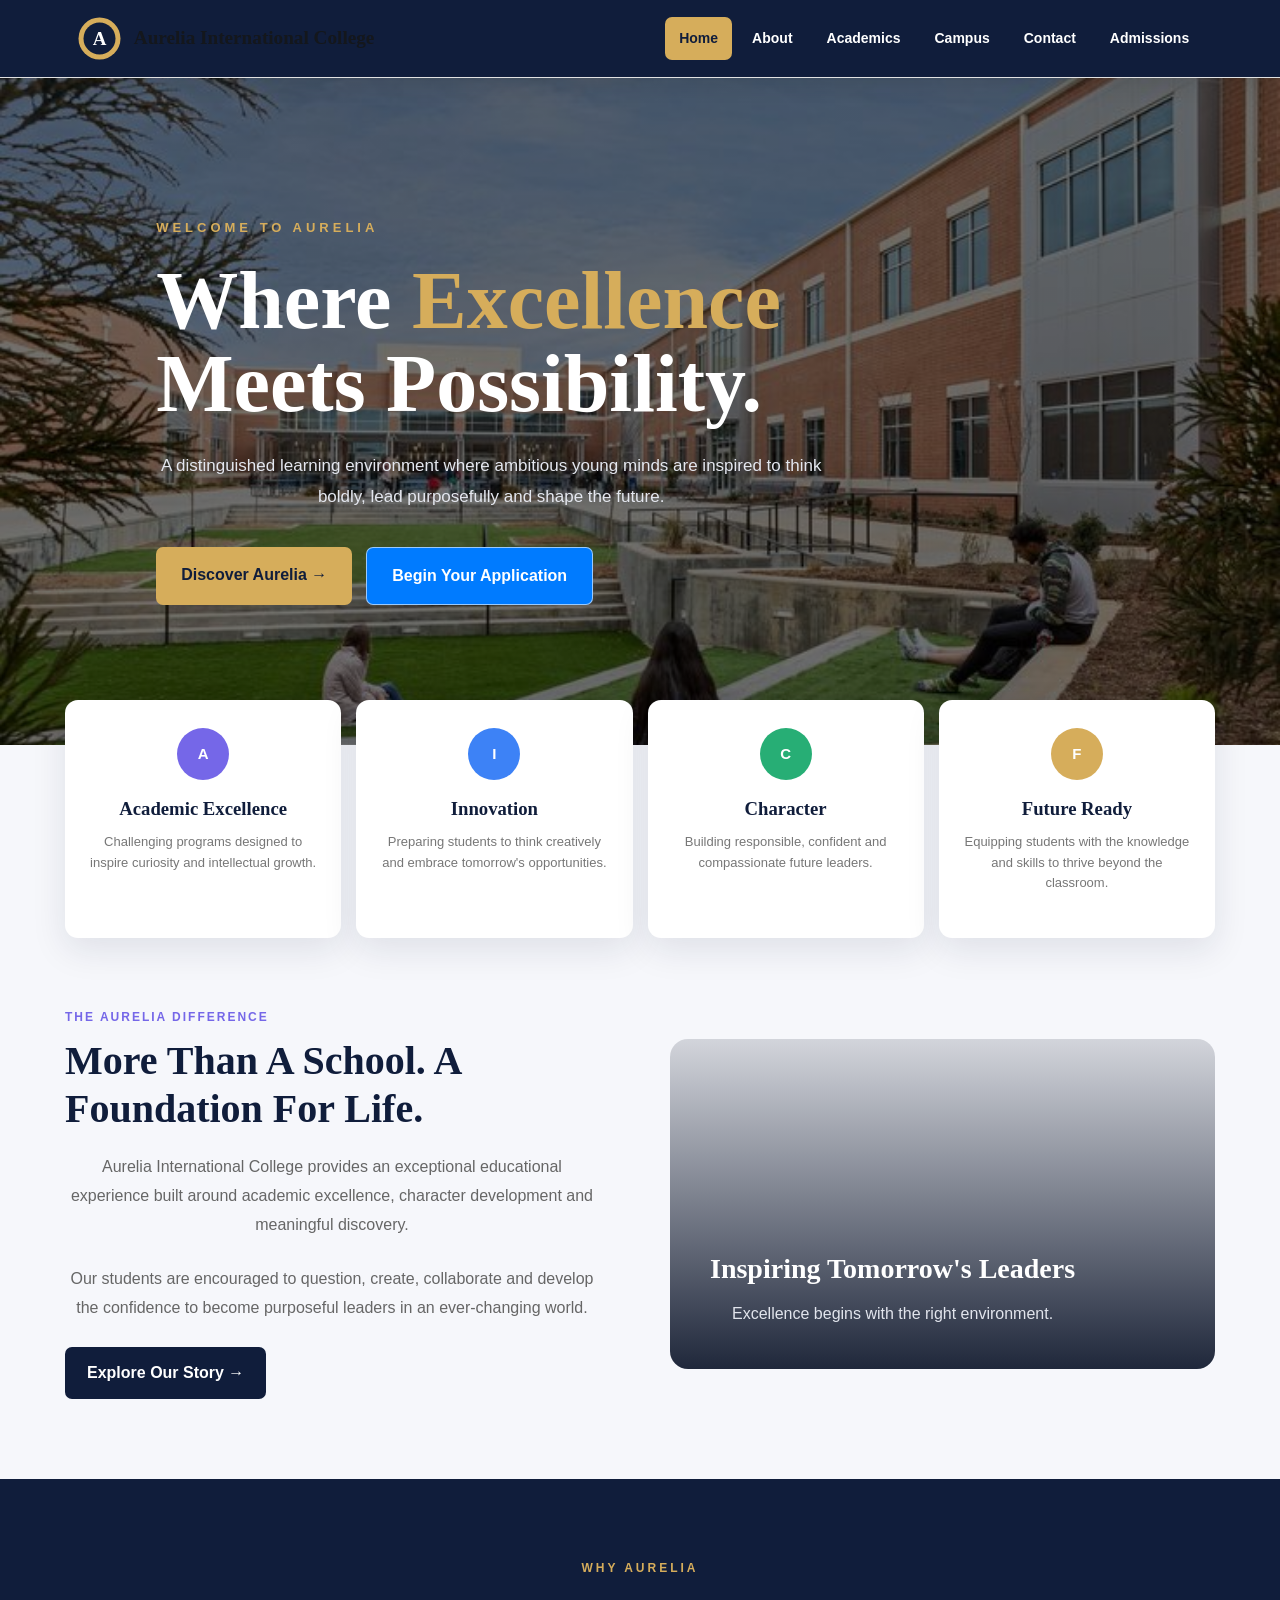
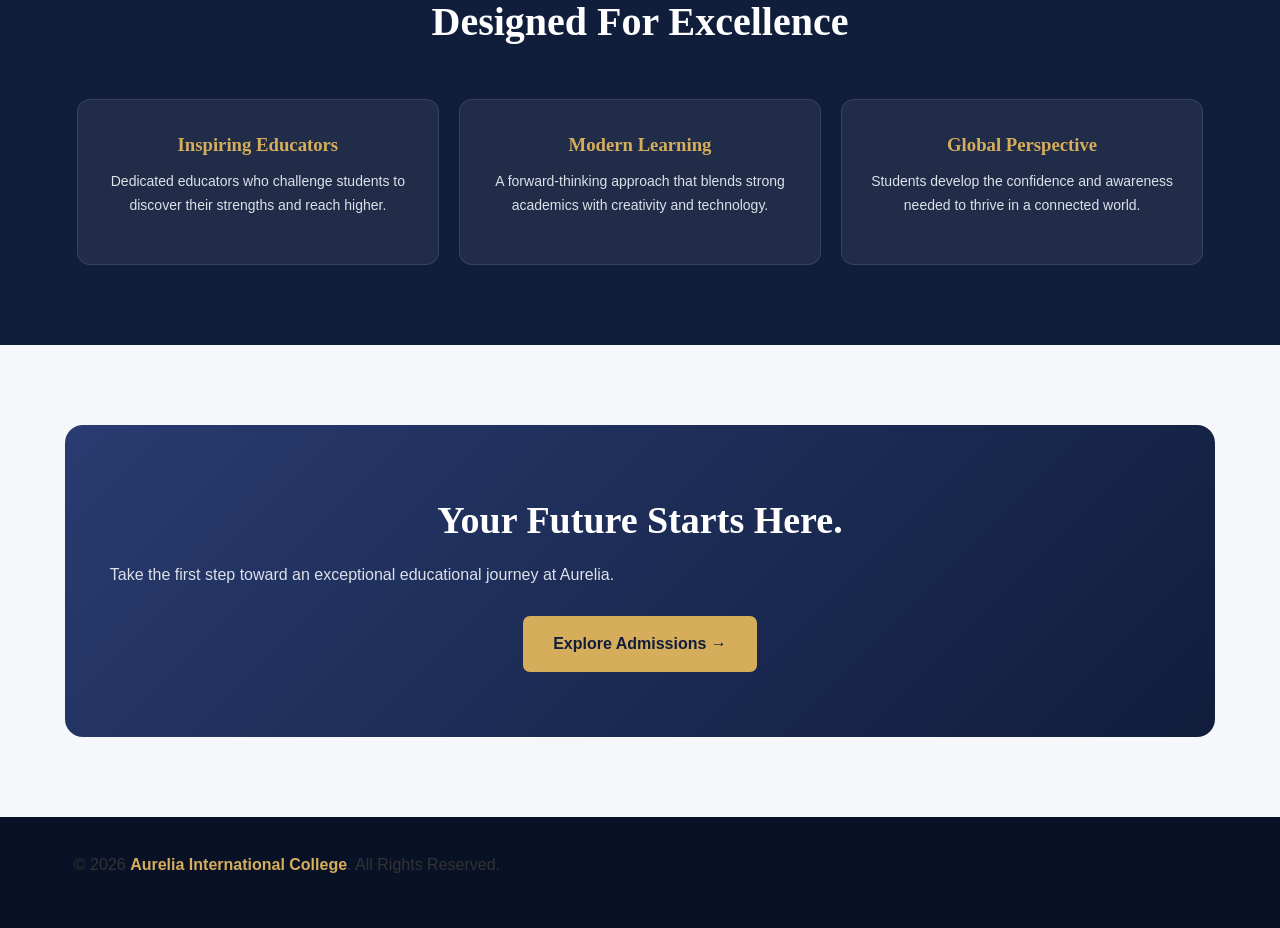
==== index.html @ 94bc41c0 "Add files via upload" ====
<!DOCTYPE html><html lang="en"><head>
    <meta charset="UTF-8">
    <meta name="viewport" content="width=device-width, initial-scale=1.0"><title>Aurelia International College</title>

<link rel="stylesheet" href="school.css">

<style>

    :root {
        --navy: #101d3b;
        --navy-dark: #081126;
        --gold: #d6ad5b;
        --purple: #7567e8;
        --blue: #3d82f6;
        --green: #27ae75;
        --cream: #f7f5ef;
        --white: #ffffff;
        --text: #303642;
    }

    * {
        margin: 0;
        padding: 0;
        box-sizing: border-box;
    }

    body {
        font-family: Arial, sans-serif;
        background: #f6f7fb;
        color: var(--text);
    }


    /* ================= NAVIGATION ================= */

    .site-header {
        background: var(--navy);
        min-height: 78px;
        padding: 14px 6%;

        display: flex;
        align-items: center;
        justify-content: space-between;

        gap: 30px;

        box-shadow: 0 5px 25px rgba(0,0,0,0.12);

        position: relative;
        z-index: 10;
    }


    .logo {
        display: flex;
        align-items: center;

        gap: 12px;

        color: white;

        font-family: Georgia, "Times New Roman", serif;

        font-weight: bold;

        font-size: 18px;

        white-space: nowrap;
    }


    .logo svg {
        flex-shrink: 0;
    }


    .site-nav {
        display: flex;
        align-items: center;

        gap: 6px;

        flex-wrap: wrap;
    }


    .site-nav a {
        color: white;

        text-decoration: none;

        padding: 10px 14px;

        border-radius: 7px;

        font-size: 14px;

        transition: 0.3s ease;
    }


    .site-nav a:hover {
        background: rgba(255,255,255,0.12);

        color: var(--gold);
    }


    .site-nav .active {
        background: var(--gold);

        color: var(--navy);

        font-weight: bold;
    }



    /* ================= HERO ================= */

    .hero {

        min-height: 650px;

        display: flex;

        align-items: center;

        position: relative;

        overflow: hidden;


        background:

        linear-gradient(
            120deg,
            rgba(8,17,38,0.96),
            rgba(16,29,59,0.86),
            rgba(76,65,150,0.65)
        ),

        url("images/school-campus.jpg");


        background-size: cover;

        background-position: center;
    }


    .hero-content {

        width: 90%;

        max-width: 1150px;

        margin: auto;

        color: white;

        padding: 80px 0;
    }


    .hero-label {

        color: var(--gold);

        text-transform: uppercase;

        letter-spacing: 4px;

        font-size: 13px;

        font-weight: bold;

        margin-bottom: 20px;
    }


    .hero h1 {

        font-family: Georgia, "Times New Roman", serif;

        font-size: clamp(45px, 7vw, 82px);

        line-height: 1.02;

        max-width: 850px;

        margin-bottom: 25px;
    }


    .hero h1 span {

        color: var(--gold);
    }


    .hero p {

        max-width: 670px;

        font-size: 17px;

        line-height: 1.8;

        color: #e4e7ef;

        margin-bottom: 35px;
    }


    /* ================= BUTTONS ================= */

    .hero-buttons {

        display: flex;

        gap: 14px;

        flex-wrap: wrap;
    }


    .hero-button {

        display: inline-block;

        padding: 15px 25px;

        border-radius: 7px;

        text-decoration: none;

        font-weight: bold;

        transition: 0.3s ease;
    }


    .hero-button.primary {

        background: var(--gold);

        color: var(--navy);
    }


    .hero-button.secondary {

        border: 1px solid rgba(255,255,255,0.6);

        color: white;
    }


    .hero-button:hover {

        transform: translateY(-4px);

        box-shadow: 0 10px 25px rgba(0,0,0,0.2);
    }



    /* ================= FEATURE TABS ================= */

    .feature-tabs {

        width: 90%;

        max-width: 1150px;

        margin: -45px auto 70px;

        position: relative;

        display: grid;

        grid-template-columns: repeat(4, 1fr);

        gap: 15px;
    }


    .feature {

        background: white;

        padding: 28px 20px;

        border-radius: 13px;

        text-align: center;

        box-shadow: 0 12px 35px rgba(16,29,59,0.10);

        transition: 0.3s ease;
    }


    .feature:hover {

        transform: translateY(-8px);
    }


    .feature-icon {

        width: 52px;

        height: 52px;

        margin: 0 auto 14px;

        border-radius: 50%;

        display: grid;

        place-items: center;

        color: white;

        font-weight: bold;

        font-size: 15px;
    }


    .purple {
        background: var(--purple);
    }


    .blue {
        background: var(--blue);
    }


    .green {
        background: var(--green);
    }


    .gold {
        background: var(--gold);
    }


    .feature h3 {

        font-family: Georgia, "Times New Roman", serif;

        color: var(--navy);

        margin-bottom: 8px;
    }


    .feature p {

        color: #777;

        font-size: 13px;

        line-height: 1.6;
    }



    /* ================= WELCOME SECTION ================= */

    .welcome {

        width: 90%;

        max-width: 1150px;

        margin: 0 auto 80px;

        display: grid;

        grid-template-columns: 1fr 1fr;

        gap: 60px;

        align-items: center;
    }


    .welcome-label {

        color: var(--purple);

        text-transform: uppercase;

        letter-spacing: 2px;

        font-size: 12px;

        font-weight: bold;

        margin-bottom: 10px;
    }


    .welcome h2 {

        font-family: Georgia, "Times New Roman", serif;

        color: var(--navy);

        font-size: 40px;

        line-height: 1.2;

        margin-bottom: 20px;
    }


    .welcome p {

        color: #666;

        line-height: 1.8;

        margin-bottom: 25px;
    }


    .learn-more {

        display: inline-block;

        padding: 13px 22px;

        background: var(--navy);

        color: white;

        text-decoration: none;

        border-radius: 7px;

        font-weight: bold;

        transition: 0.3s;
    }


    .learn-more:hover {

        background: var(--purple);

        transform: translateY(-3px);
    }


    /* ================= WELCOME CARD ================= */

    .welcome-card {

        min-height: 330px;

        border-radius: 18px;

        padding: 40px;

        display: flex;

        align-items: flex-end;

        position: relative;

        overflow: hidden;


        background:

        linear-gradient(
            to top,
            rgba(8,17,38,0.9),
            rgba(8,17,38,0.15)
        ),

        url("images/students.jpg");


        background-size: cover;

        background-position: center;
    }


    .welcome-card-content {

        color: white;
    }


    .welcome-card h3 {

        font-family: Georgia, "Times New Roman", serif;

        font-size: 28px;

        margin-bottom: 8px;
    }


    .welcome-card p {

        color: #e2e5ed;

        margin: 0;
    }



    /* ================= WHY AURELIA ================= */

    .why {

        background: var(--navy);

        color: white;

        padding: 80px 6%;

        text-align: center;
    }


    .why-label {

        color: var(--gold);

        text-transform: uppercase;

        letter-spacing: 3px;

        font-size: 12px;

        font-weight: bold;
    }


    .why h2 {

        font-family: Georgia, "Times New Roman", serif;

        font-size: 40px;

        margin: 12px 0 45px;
    }


    .why-grid {

        max-width: 1150px;

        margin: auto;

        display: grid;

        grid-template-columns: repeat(3, 1fr);

        gap: 20px;
    }


    .why-card {

        background: rgba(255,255,255,0.07);

        border: 1px solid rgba(255,255,255,0.1);

        padding: 30px 22px;

        border-radius: 13px;

        transition: 0.3s;
    }


    .why-card:hover {

        transform: translateY(-6px);

        background: rgba(255,255,255,0.1);
    }


    .why-card h3 {

        color: var(--gold);

        font-family: Georgia, "Times New Roman", serif;

        margin-bottom: 10px;
    }


    .why-card p {

        color: #dce0e9;

        font-size: 14px;

        line-height: 1.7;
    }



    /* ================= CTA ================= */

    .home-cta {

        width: 90%;

        max-width: 1150px;

        margin: 80px auto;

        padding: 65px 30px;

        text-align: center;

        border-radius: 18px;


        background:

        linear-gradient(
            135deg,
            #293b70,
            var(--navy)
        );


        color: white;
    }


    .home-cta h2 {

        font-family: Georgia, "Times New Roman", serif;

        font-size: 38px;

        margin-bottom: 12px;
    }


    .home-cta p {

        color: #dce0e9;

        margin-bottom: 28px;
    }


    .home-cta a {

        display: inline-block;

        padding: 15px 30px;

        background: var(--gold);

        color: var(--navy);

        text-decoration: none;

        font-weight: bold;

        border-radius: 7px;

        transition: 0.3s;
    }


    .home-cta a:hover {

        transform: translateY(-3px);

        box-shadow: 0 10px 25px rgba(0,0,0,0.25);
    }



    /* ================= FOOTER ================= */

    footer {

        background: var(--navy-dark);

        color: white;

        padding: 35px 20px;

        text-align: center;

        font-size: 13px;
    }


    footer strong {

        color: var(--gold);
    }



    /* ================= RESPONSIVE ================= */

    @media (max-width: 900px) {

        .site-header {

            flex-direction: column;

            padding: 20px;
        }


        .site-nav {

            justify-content: center;
        }


        .feature-tabs {

            grid-template-columns: repeat(2, 1fr);
        }


        .welcome {

            grid-template-columns: 1fr;
        }


        .why-grid {

            grid-template-columns: 1fr 1fr;
        }
    }


    @media (max-width: 600px) {

        .feature-tabs {

            grid-template-columns: 1fr;
        }


        .why-grid {

            grid-template-columns: 1fr;
        }


        .hero {

            min-height: 580px;
        }


        .hero-content {

            text-align: center;
        }


        .hero-buttons {

            justify-content: center;
        }


        .welcome {

            text-align: center;
        }


        .welcome h2 {

            font-size: 32px;
        }


        .site-nav a {

            padding: 8px 8px;

            font-size: 12px;
        }
    }

</style>

</head><body><!-- ================= NAVIGATION ================= --><header class="site-header"><div class="logo">

    <svg width="45" height="45" viewBox="0 0 45 45">

        <circle
            cx="22.5"
            cy="22.5"
            r="21"
            fill="#d6ad5b">
        </circle>

        <circle
            cx="22.5"
            cy="22.5"
            r="16"
            fill="#101d3b">
        </circle>

        <text
            x="22.5"
            y="29"
            font-size="19"
            text-anchor="middle"
            fill="#ffffff"
            font-family="Georgia">
            A
        </text>

    </svg>


    <span class="logo-text">
        Aurelia International College
    </span>

</div>


<nav class="site-nav">

    <a href="school.html" class="active">
        Home
    </a>

    <a href="about.html">
        About
    </a>

    <a href="academics.html">
        Academics
    </a>

    <a href="campus.html">
        Campus
    </a>
     <a href="contact.html">
        Contact
    </a>

    <a href="Admissions.html">
        Admissions
    </a>

</nav>

</header><!-- ================= HERO ================= --><section class="hero"><div class="hero-content">

    <div class="hero-label">
        Welcome to Aurelia
    </div>


    <h1>
        Where <span>Excellence</span>
        Meets Possibility.
    </h1>


    <p>
        A distinguished learning environment where ambitious
        young minds are inspired to think boldly, lead
        purposefully and shape the future.
    </p>


    <div class="hero-buttons">

        <a
            href="about.html"
            class="hero-button primary">

            Discover Aurelia →

        </a>


        <a
            href="Admissions.html"
            class="hero-button secondary">

            Begin Your Application

        </a>

    </div>

</div>

</section><!-- ================= FEATURE TABS ================= --><section class="feature-tabs"><div class="feature">

    <div class="feature-icon purple">
        A
    </div>

    <h3>
        Academic Excellence
    </h3>

    <p>
        Challenging programs designed to inspire
        curiosity and intellectual growth.
    </p>

</div>



<div class="feature">

    <div class="feature-icon blue">
        I
    </div>

    <h3>
        Innovation
    </h3>

    <p>
        Preparing students to think creatively
        and embrace tomorrow's opportunities.
    </p>

</div>



<div class="feature">

    <div class="feature-icon green">
        C
    </div>

    <h3>
        Character
    </h3>

    <p>
        Building responsible, confident and
        compassionate future leaders.
    </p>

</div>



<div class="feature">

    <div class="feature-icon gold">
        F
    </div>

    <h3>
        Future Ready
    </h3>

    <p>
        Equipping students with the knowledge
        and skills to thrive beyond the classroom.
    </p>

</div>

</section><!-- ================= WELCOME ================= --><section class="welcome"><div>

    <div class="welcome-label">
        The Aurelia Difference
    </div>


    <h2>
        More Than A School.
        A Foundation For Life.
    </h2>


    <p>
        Aurelia International College provides an exceptional
        educational experience built around academic excellence,
        character development and meaningful discovery.
    </p>


    <p>
        Our students are encouraged to question, create,
        collaborate and develop the confidence to become
        purposeful leaders in an ever-changing world.
    </p>


    <a
        href="about.html"
        class="learn-more">

        Explore Our Story →

    </a>

</div>



<div class="welcome-card">

    <div class="welcome-card-content">

        <h3>
            Inspiring Tomorrow's Leaders
        </h3>

        <p>
            Excellence begins with the right environment.
        </p>

    </div>

</div>

</section><!-- ================= WHY AURELIA ================= --><section class="why"><div class="why-label">
    Why Aurelia
</div>


<h2>
    Designed For Excellence
</h2>


<div class="why-grid">


    <div class="why-card">

        <h3>
            Inspiring Educators
        </h3>

        <p>
            Dedicated educators who challenge students
            to discover their strengths and reach higher.
        </p>

    </div>



    <div class="why-card">

        <h3>
            Modern Learning
        </h3>

        <p>
            A forward-thinking approach that blends
            strong academics with creativity and technology.
        </p>

    </div>



    <div class="why-card">

        <h3>
            Global Perspective
        </h3>

        <p>
            Students develop the confidence and awareness
            needed to thrive in a connected world.
        </p>

    </div>

</div>

</section><!-- ================= CTA ================= --><section class="home-cta"><h2>
    Your Future Starts Here.
</h2>


<p>
    Take the first step toward an exceptional
    educational journey at Aurelia.
</p>


<a href="Admissions.html">
    Explore Admissions →
</a>

</section><!-- ================= FOOTER ================= --><footer><p>
    © 2026 <strong>Aurelia International College</strong>.
    All Rights Reserved.
</p>

</footer></body></html>
---- school.css ----
* {
  margin: 0;
  padding: 0;
  box-sizing: border-box;
}

body {
  font-family: Arial, sans-serif;
  line-height: 1.6;
  color: #222;
  background-color: #fafafa;

}.site-header {
  display: flex;
  align-items: center;
  justify-content: space-between;
  padding: 1rem 1.5rem;
  background-color: #ffffff;
  border-bottom: 1px solid #e2e2e2;
}

.logo {
  display: flex;
  align-items: center;
  gap: 0.6rem;
}

.logo-text {
  font-size: 1.2rem;
  font-weight: 700;
  color: #14171c;
}

.site-nav {
  display: flex;
  gap: 1.5rem;
}

.site-nav a {
  text-decoration: none;
  color: #444444;
  font-weight: 600;
  font-size: 0.9rem;
}

.site-nav a:hover {
  color: #8b7cf6;
}/* RESET */

{
    margin: 0;
    padding: 0;
    box-sizing: border-box;
}


/* BODY */

body {
    font-family: Arial, sans-serif;
    background: #f5f7fa;
    color: #222;
}


/* HEADER */

.header {
    width: 100%;
    padding: 18px 8%;

    background: white;

    display: flex;
    justify-content: space-between;
    align-items: center;

    box-shadow: 0 2px 10px rgba(0, 0, 0, 0.08);
}


.logo {
    font-size: 25px;
    font-weight: bold;
    color: #222;
}


nav {
    display: flex;
    gap: 25px;
}


nav a {
    text-decoration: none;
    color: #333;
    font-weight: 500;
}


nav a:hover {
    color: #007bff;
}


/* HERO */

.hero {
    min-height: 500px;

    background-image:
        linear-gradient(
            rgba(0, 0, 0, 0.55),
            rgba(0, 0, 0, 0.55)
        ),
        url("sch.jpeg") !important;

    background-size: cover;
    background-position: center;

    display: flex;
    align-items: center;

    padding: 60px 8%;
}


.hero-content {
    max-width: 650px;
    color: white;
}


.hero-content h1 {
    font-size: 50px;
    margin-bottom: 20px;
}


.hero-content p {
    font-size: 19px;
    line-height: 1.7;
    color:white;
    margin-bottom: 30px;
}


.hero-button {
    display: inline-block;

    background: #007bff;
    color: white;

    padding: 13px 25px;

    text-decoration: none;

    border-radius: 6px;
}


.hero-button:hover {
    background: #0056b3;
}


/* CARDS SECTION */

.cards-section {
    padding: 70px 8%;
    text-align: center;
}


.cards-section h2 {
    font-size: 35px;
    margin-bottom: 10px;
}


.section-text {
    color: #666;
    margin-bottom: 35px;
}


/* CARDS CONTAINER */

.cards-container {

    display: grid;

    grid-template-columns:
        repeat(4, 1fr);

    gap: 25px;
}


/* CARD */

.card {

    background: white;

    border-radius: 10px;

    overflow: hidden;

    box-shadow:
        0 5px 20px rgba(0, 0, 0, 0.08);

    text-align: left;

    padding-bottom: 20px;

    transition: 0.3s;
}


.card:hover {
    transform: translateY(-5px);

    box-shadow:
        0 10px 25px rgba(0, 0, 0, 0.12);
}


/* CARD IMAGE */

.card img {

    width: 100%;

    height: 180px;

    object-fit: cover;
}


/* CARD CONTENT */

.card-content {

    padding: 20px;
}


.card-content h3 {

    font-size: 21px;

    margin-bottom: 10px;
}


.card-content p {

    color: #666;

    line-height: 1.6;

    margin-bottom: 15px;
}


.card-content a {

    color: #007bff;

    text-decoration: none;

    font-weight: bold;
}
p {
  font-size: 2rem;
  line-height: 1.6;
  color: #333333;
  max-width: 60ch;
  margin-bottom: 1rem;
}
p {
  font-size: 3rem;
  line-height: 1.6;
  color: #333333;
  max-width: 60ch;
  margin-bottom: 1rem;
  text-align:center;
}/* Hero */
.hero {
    min-height: 500px;
    padding: 60px 8%;
    display: flex;
    align-items: center;
    justify-content: space-between;
    gap: 40px;
    background: #eaf3ff;
}

.hero-text {
    flex: 1;
}

.hero-text h1 {
    font-size: 50px;
    margin-bottom: 20px;
}

.hero-text p {
    font-size: 18px;
    margin-bottom: 30px;
}

.btn {
    display: inline-block;
    background: #007bff;
    color: white;
    padding: 12px 25px;
    text-decoration: none;
    border-radius: 6px;
}

.hero-image {
    flex: 1;
}

.hero-image img {
    width: 100%;
    max-width: 550px;
    display: block;
    border-radius: 12px;
}


/* Picture Card */
.card-section {
    padding: 70px 8%;
    display: flex;
    justify-content: center;
}

.card {
    width: 100%;
    max-width: 400px;
    background: white;
    border-radius: 12px;
    overflow: hidden;
    box-shadow: 0 5px 20px rgba(0, 0, 0, 0.1);
}

.card img {
    width: 100%;
    height: 230px;
    object-fit: cover;
}

.card-content {
    padding: 25px;
}

.card-content h2 {
    margin-bottom: 10px;
}

.card-content p {
    margin-bottom: 20px;
}

.card-btn {
    text-decoration: none;
    color: #007bff;
    font-weight: bold;
}


/* Login */
.login-section {
    padding: 70px 20px;
    display: flex;
    justify-content: center;
}

.login-box {
    width: 100%;
    max-width: 400px;
    background: white;
    padding: 30px;
    border-radius: 10px;
    box-shadow: 0 5px 20px rgba(0, 0, 0, 0.1);
}

.login-box h2 {
    text-align: center;
    margin-bottom: 25px;
}
p {
   font-size: 16px;
   text-align: center;

.login-box label {
    display: block;
    margin-bottom: 5px;
}

.login-box input {
    width: 100%;
    padding: 12px;
    margin-bottom: 18px;
    border: 1px solid #ccc;
    border-radius: 5px;
}

.login-box button {
    width: 100%;
    padding: 12px;
    background: #007bff;
    color: white;
    border: none;
    border-radius: 5px;
    cursor: pointer;
}

.login-box button:hover {
    background: #0056b3;
}


/* Footer */
footer {
    color: white;
    text-align: center;
    padding: 25px;
}


/* Responsive Design */
@media (max-width: 768px) {

    header {
        flex-direction: column;
        gap: 15px;
    }

    nav {
        gap: 15px;
    }

    .hero {
        flex-direction: column;
        text-align: center;
        padding: 5px 2px;
    }

    .hero-text h1 {
        font-size: 20px;
    }

    .hero-image img {
        margin: auto;
    }

    .card-section {
        padding: 50px 20px;
    }
{* {
    margin: 0;
    padding: 0;
    box-sizing: border-box;
}

html {
    scroll-behavior: smooth;
}

body {
    font-family: "DM Sans", sans-serif;
    background: #f7f5ef;
    color: #171717;
    line-height: 1.6;
}

a {
    text-decoration: none;
    color: inherit;
}





/* =========================
   HERO
========================= */

.hero {
    height: 650px;
    position: relative;
    background-image: url("acc.jpeg");
    background-size: cover;
    background-position: center;
    display: flex;
    align-items: center;
    color: white;
}

.hero-overlay {
    position: absolute;
    inset: 0;
    background: linear-gradient(
        90deg,
        rgba(8, 10, 13, 0.92),
        rgba(8, 10, 13, 0.60),
        rgba(8, 10, 13, 0.25)
    );
}

.hero-content {
    position: relative;
    z-index: 2;
    width: 700px;
    margin-left: 9%;
}

.eyebrow {
    color: #c8a96b;
    letter-spacing: 3px;
    font-size: 11px;
    font-weight: 600;
    margin-bottom: 20px;
}

.hero h1 {
    font-family: "Playfair Display", serif;
    font-size: clamp(48px, 6vw, 78px);
    line-height: 1.05;
    font-weight: 500;
}

.hero h1 span,
em {
    color: #c8a96b;
    font-style: normal;
}

.hero-text {
    max-width: 550px;
    color: #d8d8d8;
    margin: 25px 0 35px;
    font-size: 15px;
}

.hero-buttons {
    display: flex;
    gap: 15px;
}

.gold-btn {
    display: inline-block;
    background: #c8a96b;
    color: #111;
    padding: 14px 25px;
    font-size: 11px;
    font-weight: 700;
    letter-spacing: 1px;
    text-transform: uppercase;
    transition: 0.3s;
}

.gold-btn:hover {
    background: white;
    transform: translateY(-2px);
}

.outline-btn {
    border: 1px solid rgba(255,255,255,0.6);
    padding: 14px 25px;
    font-size: 11px;
    text-transform: uppercase;
    letter-spacing: 1px;
    transition: 0.3s;
}

.outline-btn:hover {
    background: white;
    color: #111;
}

.hero-scroll {
    position: absolute;
    bottom: 35px;
    left: 9%;
    z-index: 2;
    font-size: 10px;
    letter-spacing: 2px;
    color: #ccc;
    display: flex;
    align-items: center;
    gap: 10px;
}

.hero-scroll span {
    width: 30px;
    height: 1px;
    background: #c8a96b;
}


/* =========================
   PHILOSOPHY
========================= */

.philosophy {
    padding: 120px 9%;
}

.section-heading {
    max-width: 700px;
}

.section-heading h2 {
    font-family: "Playfair Display", serif;
    font-size: 52px;
    line-height: 1.1;
    font-weight: 500;
    margin-bottom: 25px;
}

.section-heading > p:last-child {
    color: #666;
    max-width: 580px;
}

.philosophy-grid {
    display: grid;
    grid-template-columns: repeat(4, 1fr);
    margin-top: 75px;
    border-top: 1px solid #d7d1c5;
}

.philosophy-card {
    padding: 35px 25px;
    border-right: 1px solid #d7d1c5;
}

.philosophy-card:first-child {
    padding-left: 0;
}

.philosophy-card span {
    color: #b99a60;
    font-size: 12px;
}

.philosophy-card h3 {
    font-family: "Playfair Display", serif;
    font-size: 29px;
    margin: 25px 0 12px;
}

.philosophy-card p {
    color: #777;
    font-size: 13px;
}


/* =========================
   PATHWAYS
========================= */

.pathways {
    background: #111;
    color: white;
    padding: 120px 9%;
}

.centered {
    margin: auto;
    text-align: center;
}

.centered > p:last-child {
    margin: auto;
    color: #999;
}

.pathway-grid {
    display: grid;
    grid-template-columns: repeat(2, 1fr);
    gap: 20px;
    margin-top: 70px;
}

.pathway-card {
    height: 390px;
    position: relative;
    overflow: hidden;
    background-size: cover;
    background-position: center;
    display: flex;
    align-items: flex-end;
}

.stem {
    background-image: linear-gradient(
        rgba(0,0,0,0.1),
        rgba(0,0,0,0.8)
    ), url("acc.jpeg");
}

.business {
    background-image: linear-gradient(
        rgba(0,0,0,0.1),
        rgba(0,0,0,0.8)
    ), url("images/business.jpg");
}

.arts {
    background-image: linear-gradient(
        rgba(0,0,0,0.1),
        rgba(0,0,0,0.8)
    ), url("images/arts.jpg");
}

.creative {
    background-image: linear-gradient(
        rgba(0,0,0,0.1),
        rgba(0,0,0,0.8)
    ), url("images/creative.jpg");
}

.pathway-number {
    position: absolute;
    top: 25px;
    right: 25px;
    font-family: "Playfair Display", serif;
    font-size: 18px;
    color: #c8a96b;
}

.pathway-content {
    padding: 35px;
    position: relative;
    width: 100%;
}

.pathway-content p {
    font-size: 9px;
    letter-spacing: 2px;
    color: #c8a96b;
}

.pathway-content h3 {
    font-family: "Playfair Display", serif;
    font-size: 39px;
    line-height: 1.05;
    margin: 12px 0;
}

.pathway-content span {
    font-size: 12px;
    color: #ccc;
}

.pathway-content a {
    display: block;
    margin-top: 22px;
    color: #c8a96b;
    font-size: 11px;
    text-transform: uppercase;
    letter-spacing: 1px;
}


/* =========================
   DIFFERENCE
========================= */

.difference {
    display: grid;
    grid-template-columns: 45% 55%;
    min-height: 700px;
}

.difference-image {
    background-image: url("images/student.jpg");
    background-size: cover;
    background-position: center;
}

.difference-content {
    padding: 100px 10%;
    background: #eeeae1;
}

.difference-content h2 {
    font-family: "Playfair Display", serif;
    font-size: 55px;
    line-height: 1.05;
    margin-bottom: 25px;
}

.intro {
    color: #777;
    max-width: 500px;
    margin-bottom: 45px;
}

.difference-list {
    border-top: 1px solid #d0cabd;
}

.difference-item {
    display: flex;
    gap: 20px;
    padding: 23px 0;
    border-bottom: 1px solid #d0cabd;
}

.icon {
    color: #b28e4e;
    font-size: 12px;
    min-width: 30px;
}

.difference-item h3 {
    font-family: "Playfair Display", serif;
    font-size: 19px;
    margin-bottom: 5px;
}

.difference-item p {
    color: #777;
    font-size: 12px;
}


/* =========================
   STATS
========================= */

.stats {
    background: #c8a96b;
    display: grid;
    grid-template-columns: repeat(4, 1fr);
    padding: 65px 9%;
}

.stat {
    text-align: center;
    border-right: 1px solid rgba(0,0,0,0.2);
}

.stat:last-child {
    border: none;
}

.stat h2 {
    font-family: "Playfair Display", serif;
    font-size: 48px;
    font-weight: 500;
}

.stat h2 span {
    font-size: 25px;
}

.stat p {
    font-size: 11px;
    text-transform: uppercase;
    letter-spacing: 1px;
}


/* =========================
   PROGRAMMES
========================= */

.programmes {
    padding: 120px 9%;
}

.programme-grid {
    display: grid;
    grid-template-columns: repeat(4, 1fr);
    margin-top: 70px;
}

.programme-grid article {
    padding: 35px 25px;
    border: 1px solid #ddd7ca;
    margin-left: -1px;
    transition: 0.3s;
}

.programme-grid article:hover {
    background: #111;
    color: white;
    transform: translateY(-8px);
}

.programme-grid article > span {
    color: #b28e4e;
    font-size: 11px;
}

.programme-grid h3 {
    font-family: "Playfair Display", serif;
    font-size: 23px;
    line-height: 1.2;
    margin: 30px 0 15px;
}

.programme-grid p {
    color: #777;
    font-size: 12px;
    margin-bottom: 25px;
}

.programme-grid article:hover p {
    color: #aaa;
}

.programme-grid a {
    color: #b28e4e;
    font-size: 11px;
    text-transform: uppercase;
}


/* =========================
   CTA
========================= */

.cta {
    background: #111;
    color: white;
    padding: 120px 9%;
    text-align: center;
}

.cta > div {
    max-width: 750px;
    margin: auto;
}

.cta h2 {
    font-family: "Playfair Display", serif;
    font-size: 55px;
    line-height: 1.1;
    margin-bottom: 25px;
}

.cta p:not(.eyebrow) {
    color: #999;
    max-width: 550px;
    margin: 0 auto 30px;
}


/* =========================
   FOOTER
========================= */

footer {
    background: #090909;
    color: white;
    padding: 50px 9%;
    display: flex;
    align-items: center;
    justify-content: space-between;
    gap: 30px;
}

.footer-logo h2 {
    font-family: "Playfair Display", serif;
    letter-spacing: 3px;
}

.footer-logo p {
    font-size: 8px;
    color: #777;
    letter-spacing: 2px;
}

footer > p {
    color: #777;
    font-size: 11px;
}

.footer-links {
    display: flex;
    gap: 20px;
}

.footer-links a {
    color: #999;
    font-size: 11px;
}

.footer-links a:hover {
    color: #c8a96b;
}


/* =========================
   RESPONSIVE
========================= */

@media (max-width: 1000px) {

    nav {
        display: none;
    }

    .navbar {
        padding: 0 5%;
    }

    .hero-content {
        margin-left: 6%;
        margin-right: 6%;
    }

    .philosophy {
        padding: 80px 6%;
    }

    .philosophy-grid {
        grid-template-columns: repeat(2, 1fr);
    }

    .pathways {
        padding: 80px 6%;
    }

    .programme-grid {
        grid-template-columns: repeat(2, 1fr);
    }

    .difference {
        grid-template-columns: 1fr;
    }

    .difference-image {
        height: 450px;
    }

    .stats {
        grid-template-columns: repeat(2, 1fr);
        gap: 40px;
    }

    footer {
        flex-direction: column;
        text-align: center;
    }
}


@media (max-width: 600px) {

    .nav-btn {
        display: none;
    }

    .hero {
        height: 600px;
    }

    .hero-content {
        margin-left: 6%;
    }

    .hero h1 {
        font-size: 47px;
    }

    .hero-buttons {
        flex-direction: column;
        align-items: flex-start;
    }

    .section-heading h2 {
        font-size: 39px;
    }

    .philosophy-grid {
        grid-template-columns: 1fr;
    }

    .philosophy-card {
        border-right: none;
        border-bottom: 1px solid #d7d1c5;
    }

    .pathway-grid {
        grid-template-columns: 1fr;
    }

    .pathway-card {
        height: 350px;
    }

    .difference-content {
        padding: 70px 7%;
    }

    .difference-content h2 {
        font-size: 42px;
    }

    .stats {
        grid-template-columns: 1fr 1fr;
        padding: 50px 5%;
    }

    .stat h2 {
        font-size: 38px;
    }

    .programme-grid {
        grid-template-columns: 1fr;
    }

    .cta h2 {
        font-size: 40px;
    
}
   }
:root {
    --navy: #1c2b4a;
    --navy-dark: #131f37;
    --gold: #c99a3b;
    --cream: #faf7f0;
    --ink: #2a2a2a;
    --line: #e2ddd0;
    --green: #3a7d44;
  }
 
  * { box-sizing: border-box; }
 
  body {
    margin: 0;
    font-family: Georgia, 'Times New Roman', serif;
    background: var(--cream);
    color: var(--ink);
  }
 
  header {
    background: var(--navy);
    color: white;
    padding: 20px 40px;
    text-align: center;
  }
 
  header .school-name {
    font-size: 1.5rem;
    font-weight: bold;
  }
 
  .page-wrap {
    max-width: 780px;
    margin: 0 auto;
    padding: 50px 20px 80px;
  }
 
  .page-title {
    text-align: center;
    margin-bottom: 8px;
    color: var(--navy);
  }
 
  .page-sub {
    text-align: center;
    font-family: Arial, sans-serif;
    color: #555;
    margin-bottom: 36px;
  }
 
  .status-banner {
    background: white;
    border: 1px solid var(--line);
    border-left: 5px solid var(--green);
    padding: 28px 32px;
    display: flex;
    align-items: center;
    gap: 18px;
    margin-bottom: 40px;
  }
 
  .status-dot {
    width: 14px;
    height: 14px;
    border-radius: 50%;
    background: var(--green);
    flex-shrink: 0;
  }
 
  .status-text {
    font-family: Arial, sans-serif;
  }
 
  .status-text .status-label {
    color: var(--green);
    font-weight: bold;
    font-size: 1rem;
    margin-bottom: 4px;
  }
 
  .status-text .status-detail {
    color: #444;
    font-size: 0.9rem;
  }
 
  .grades-open {
    background: white;
    padding: 28px 32px;
    margin-bottom: 40px;
  }
 
  .grades-open h2 {
    color: var(--navy);
    font-size: 1.15rem;
    margin-top: 0;
    border-bottom: 1px solid var(--line);
    padding-bottom: 12px;
    margin-bottom: 18px;
  }
 
  .grade-table {
    width: 100%;
    border-collapse: collapse;
    font-family: Arial, sans-serif;
    font-size: 0.9rem;
  }
 
  .grade-table th {
    background: var(--navy);
    color: white;
    text-align: left;
    padding: 10px 14px;
    font-size: 0.8rem;
  }
 
  .grade-table td {
    padding: 10px 14px;
    border-bottom: 1px solid var(--line);
    color: #444;
  }
 
  .grade-table tr:last-child td {
    border-bottom: none;
  }
 
  .grade-table tr:nth-child(even) td {
    background: var(--cream);
  }
 
  .status-open {
    color: var(--green);
    font-weight: bold;
  }
 
  .steps {
    margin-bottom: 40px;
  }
 
  .steps h2 {
    color: var(--navy);
    font-size: 1.15rem;
  }
 
  .steps ol {
    font-family: Arial, sans-serif;
    font-size: 0.95rem;
    color: #444;
    padding-left: 20px;
  }
 
  .steps li {
    margin-bottom: 10px;
  }
 
  .cta {
    text-align: center;
  }
 
  .cta a {
    display: inline-block;
    background: var(--gold);
    color: var(--navy-dark);
    font-family: Arial, sans-serif;
    font-weight: bold;
    text-decoration: none;
    padding: 14px 32px;
    border-radius: 3px;
    font-size: 1rem;
  }
 
  .cta a:hover { background: #dcae55; }
 
  @media (max-width: 500px) {
    .grade-table th, .grade-table td { padding: 8px 10px; font-size: 0.85rem; }
    .status-banner { flex-direction: column; text-align: center; }
    .grades-open, .status-banner { padding: 22px 20px; }
/* =====================================================
   AURELIA INTERNATIONAL COLLEGE
   PREMIUM ACADEMICS STYLESHEET
===================================================== */

:root {
    --navy: #101d3b;
    --navy-dark: #081126;
    --gold: #d6ad5b;
    --purple: #7567e8;
    --blue: #3d82f6;
    --green: #27ae75;

    --white: #ffffff;
    --cream: #f8f5ec;
    --bg: #f5f6fa;

    --text: #303642;
    --muted: #737b89;

    --line: #e5e7ec;
}


/* =====================================================
   RESET
===================================================== */

* {
    margin: 0;
    padding: 0;
    box-sizing: border-box;
}


html {
    scroll-behavior: smooth;
}


body {
    font-family: Arial, sans-serif;

    background: var(--bg);

    color: var(--text);

    line-height: 1.6;

    overflow-x: hidden;
}


a {
    text-decoration: none;
}


img {
    max-width: 100%;
}


/* =====================================================
   NAVIGATION
===================================================== */

.site-header {

    min-height: 78px;

    padding: 14px 6%;

    background: var(--navy);

    display: flex;

    align-items: center;

    justify-content: space-between;

    gap: 30px;

    position: relative;

    z-index: 100;

    box-shadow:
        0 5px 25px rgba(0, 0, 0, 0.12);
}


.logo {

    display: flex;

    align-items: center;

    gap: 12px;

    color: white;

    font-family:
        Georgia,
        "Times New Roman",
        serif;

    font-weight: bold;

    white-space: nowrap;
}


.logo svg {
    flex-shrink: 0;
}


.site-nav {

    display: flex;

    align-items: center;

    gap: 5px;

    flex-wrap: wrap;
}


.site-nav a {

    color: white;

    padding: 10px 14px;

    border-radius: 7px;

    font-size: 14px;

    transition: 0.3s ease;
}


.site-nav a:hover {

    color: var(--gold);

    background:
        rgba(255, 255, 255, 0.08);
}


.site-nav .active {

    background: var(--gold);

    color: var(--navy);

    font-weight: bold;
}


/* =====================================================
   HERO
===================================================== */

.academic-hero {

    min-height: 650px;

    position: relative;

    display: flex;

    align-items: center;

    overflow: hidden;

    background:
        linear-gradient(
            120deg,
            #081126,
            #101d3b 55%,
            #302b67
        );
}


.academic-hero::before {

    content: "";

    position: absolute;

    width: 600px;

    height: 600px;

    border-radius: 50%;

    border: 1px solid
        rgba(214, 173, 91, 0.18);

    right: -180px;

    top: -180px;
}


.academic-hero::after {

    content: "";

    position: absolute;

    width: 350px;

    height: 350px;

    border-radius: 50%;

    border: 1px solid
        rgba(117, 103, 232, 0.25);

    right: 50px;

    bottom: -200px;
}


.hero-overlay {

    position: absolute;

    inset: 0;

    background:
        linear-gradient(
            90deg,
            rgba(8, 17, 38, 0.9),
            rgba(8, 17, 38, 0.4),
            rgba(117, 103, 232, 0.15)
        );
}


.academic-hero-content {

    width: 90%;

    max-width: 1150px;

    margin: auto;

    padding: 90px 0;

    position: relative;

    z-index: 2;
}


.eyebrow {

    color: var(--gold);

    font-size: 11px;

    font-weight: bold;

    letter-spacing: 3px;

    text-transform: uppercase;

    margin-bottom: 18px;
}


.academic-hero h1 {

    color: white;

    font-family:
        Georgia,
        "Times New Roman",
        serif;

    font-size:
        clamp(48px, 7vw, 82px);

    line-height: 1.02;

    margin-bottom: 25px;

    letter-spacing: -2px;
}


.academic-hero h1 span {

    color: var(--gold);
}


.academic-hero-content > p {

    max-width: 650px;

    color: #dce0e8;

    font-size: 16px;

    line-height: 1.9;

    margin-bottom: 32px;
}


/* HERO BUTTONS */

.hero-buttons {

    display: flex;

    align-items: center;

    gap: 15px;

    flex-wrap: wrap;
}


.gold-btn {

    display: inline-block;

    background: var(--gold);

    color: var(--navy);

    padding: 14px 24px;

    border-radius: 7px;

    font-size: 13px;

    font-weight: bold;

    transition: 0.3s ease;
}


.gold-btn:hover {

    transform: translateY(-3px);

    box-shadow:
        0 12px 25px rgba(0,0,0,0.2);
}


.outline-btn {

    display: inline-block;

    color: white;

    border: 1px solid
        rgba(255,255,255,0.35);

    padding: 13px 23px;

    border-radius: 7px;

    font-size: 13px;

    transition: 0.3s ease;
}


.outline-btn:hover {

    border-color: var(--gold);

    color: var(--gold);
}


/* SCROLL */

.scroll-indicator {

    position: absolute;

    bottom: 30px;

    left: 5%;

    color: #aeb5c3;

    font-size: 11px;

    letter-spacing: 1px;

    display: flex;

    align-items: center;

    gap: 10px;

    z-index: 3;
}


.scroll-indicator span {

    width: 28px;

    height: 1px;

    background: var(--gold);
}


/* =====================================================
   INTRO
===================================================== */

.academic-intro {

    width: 90%;

    max-width: 1150px;

    margin: 90px auto 45px;

    display: grid;

    grid-template-columns: 1fr 1fr;

    gap: 70px;

    align-items: end;
}


.section-label {

    color: var(--purple);

    text-transform: uppercase;

    letter-spacing: 2.5px;

    font-size: 10px;

    font-weight: bold;
}


.intro-text h2 {

    color: var(--navy);

    font-family:
        Georgia,
        "Times New Roman",
        serif;

    font-size: 46px;

    line-height: 1.15;

    margin-top: 10px;
}


.intro-text h2 em,
.section-heading h2 em,
.difference-content h2 em,
.academic-cta h2 em {

    color: var(--purple);

    font-weight: normal;
}


.intro-description {

    border-left: 3px solid var(--gold);

    padding-left: 25px;
}


.intro-description p {

    color: var(--muted);

    font-size: 15px;

    line-height: 1.9;
}


/* =====================================================
   PHILOSOPHY
===================================================== */

.philosophy-section {

    width: 90%;

    max-width: 1150px;

    margin: 0 auto 100px;
}


.philosophy-grid {

    display: grid;

    grid-template-columns:
        repeat(4, 1fr);

    gap: 18px;
}


.philosophy-card {

    min-height: 290px;

    padding: 30px;

    background: white;

    border-radius: 14px;

    position: relative;

    overflow: hidden;

    border-top: 4px solid var(--purple);

    box-shadow:
        0 10px 30px
        rgba(16,29,59,0.06);

    transition: 0.35s ease;
}


.philosophy-card:hover {

    transform: translateY(-8px);

    box-shadow:
        0 18px 40px
        rgba(16,29,59,0.12);
}


.card-purple {
    border-color: var(--purple);
}


.card-blue {
    border-color: var(--blue);
}


.card-green {
    border-color: var(--green);
}


.card-gold {
    border-color: var(--gold);
}


.card-number {

    position: absolute;

    top: 18px;

    right: 22px;

    font-size: 12px;

    color: #c2c6cf;

    font-weight: bold;
}


.card-icon {

    width: 50px;

    height: 50px;

    border-radius: 12px;

    background: var(--navy);

    color: var(--gold);

    display: grid;

    place-items: center;

    font-size: 9px;

    letter-spacing: 1px;

    font-weight: bold;

    margin-bottom: 35px;
}


.philosophy-card h3 {

    color: var(--navy);

    font-family:
        Georgia,
        "Times New Roman",
        serif;

    font-size: 25px;

    margin-bottom: 10px;
}


.philosophy-card p {

    color: var(--muted);

    font-size: 13px;

    line-height: 1.75;
}


/* =====================================================
   PATHWAYS
===================================================== */

.pathways {

    padding: 100px 5%;

    background: white;
}


.section-heading {

    margin-bottom: 45px;
}


.section-heading.centered {

    text-align: center;
}


.section-heading h2 {

    color: var(--navy);

    font-family:
        Georgia,
        "Times New Roman",
        serif;

    font-size: 45px;

    line-height: 1.15;

    margin: 10px 0 15px;
}


.section-heading > p {

    max-width: 600px;

    margin: auto;

    color: var(--muted);

    font-size: 14px;
}


.pathway-grid {

    width: 90%;

    max-width: 1150px;

    margin: auto;

    display: grid;

    grid-template-columns:
        repeat(2, 1fr);

    gap: 20px;
}


.pathway-card {

    min-height: 350px;

    border-radius: 16px;

    padding: 32px;

    position: relative;

    overflow: hidden;

    color: white;

    display: flex;

    align-items: flex-end;

    transition: 0.35s ease;
}


.pathway-card:hover {

    transform: translateY(-8px);

    box-shadow:
        0 20px 40px
        rgba(16,29,59,0.18);
}


.stem {

    background:
        linear-gradient(
            135deg,
            #152c5b,
            #2568b5
        );
}


.business {

    background:
        linear-gradient(
            135deg,
            #37285e,
            #7567e8
        );
}


.arts {

    background:
        linear-gradient(
            135deg,
            #263e36,
            #27ae75
        );
}


.creative {

    background:
        linear-gradient(
            135deg,
            #55401e,
            #b88938
        );
}


.pathway-number {

    position: absolute;

    top: 25px;

    right: 30px;

    font-size: 50px;

    font-family:
        Georgia,
        "Times New Roman",
        serif;

    color:
        rgba(255,255,255,0.18);
}


.pathway-card small {

    color:
        rgba(255,255,255,0.75);

    font-size: 10px;

    letter-spacing: 1.5px;

    font-weight: bold;
}


.pathway-card h3 {

    font-family:
        Georgia,
        "Times New Roman",
        serif;

    font-size: 34px;

    line-height: 1.1;

    margin: 10px 0 15px;
}


.pathway-card p {

    color:
        rgba(255,255,255,0.78);

    font-size: 12px;

    margin-bottom: 22px;
}


.pathway-card a {

    color: white;

    font-size: 12px;

    font-weight: bold;

    border-bottom: 1px solid
        rgba(255,255,255,0.4);

    padding-bottom: 5px;
}


/* =====================================================
   DIFFERENCE
===================================================== */

.difference {

    width: 90%;

    max-width: 1150px;

    margin: 100px auto;

    display: grid;

    grid-template-columns:
        0.85fr 1.15fr;

    background: white;

    border-radius: 18px;

    overflow: hidden;

    box-shadow:
        0 15px 45px
        rgba(16,29,59,0.08);
}


.difference-image {

    min-height: 650px;

    background:
        linear-gradient(
            rgba(16,29,59,0.25),
            rgba(16,29,59,0.5)
        ),
        url("images/students.jpg")
        center/cover no-repeat;

    position: relative;
}


.image-caption {

    position: absolute;

    bottom: 25px;

    left: 25px;

    color: white;

    font-size: 9px;

    letter-spacing: 2px;

    font-weight: bold;
}


.difference-content {

    padding: 65px 55px;
}


.difference-content h2 {

    color: var(--navy);

    font-family:
        Georgia,
        "Times New Roman",
        serif;

    font-size: 46px;

    line-height: 1.05;

    margin: 10px 0 18px;
}


.difference-intro {

    color: var(--muted);

    font-size: 14px;

    line-height: 1.8;

    margin-bottom: 35px;
}


.difference-list {

    display: grid;

    gap: 20px;
}


.difference-item {

    display: grid;

    grid-template-columns: 40px 1fr;

    gap: 15px;

    padding-bottom: 18px;

    border-bottom: 1px solid var(--line);
}


.difference-number {

    width: 36px;

    height: 36px;

    display: grid;

    place-items: center;

    border-radius: 50%;

    background:
        rgba(117,103,232,0.1);

    color: var(--purple);

    font-size: 11px;

    font-weight: bold;
}


.difference-item h3 {

    color: var(--navy);

    font-family:
        Georgia,
        "Times New Roman",
        serif;

    font-size: 18px;

    margin-bottom: 5px;
}


.difference-item p {

    color: var(--muted);

    font-size: 12px;

    line-height: 1.65;
}


/* =====================================================
   STATS
===================================================== */

.academic-stats {

    background: var(--navy);

    padding: 65px 5%;

    display: grid;

    grid-template-columns:
        repeat(4, 1fr);

    gap: 20px;

    text-align: center;
}


.stat {

    padding: 15px;

    border-right:
        1px solid
        rgba(255,255,255,0.12);
}


.stat:last-child {
    border-right: none;
}


.stat h2 {

    color: white;

    font-family:
        Georgia,
        "Times New Roman",
        serif;

    font-size: 48px;

    line-height: 1;
}


.stat h2 span {

    color: var(--gold);

    font-size: 25px;
}


.stat p {

    color: #bbc2cf;

    font-size: 11px;

    margin-top: 10px;

    text-transform: uppercase;

    letter-spacing: 1px;
}


/* =====================================================
   PROGRAMMES
===================================================== */

.programmes {

    width: 90%;

    max-width: 1150px;

    margin: 100px auto;
}


.programme-grid {

    display: grid;

    grid-template-columns:
        repeat(4, 1fr);

    gap: 18px;
}


.programme-card {

    background: white;

    border-radius: 14px;

    padding: 30px;

    min-height: 280px;

    border-bottom: 3px solid var(--purple);

    box-shadow:
        0 8px 25px
        rgba(16,29,59,0.06);

    transition: 0.3s ease;
}


.programme-card:nth-child(2) {
    border-color: var(--blue);
}


.programme-card:nth-child(3) {
    border-color: var(--green);
}


.programme-card:nth-child(4) {
    border-color: var(--gold);
}


.programme-card:hover {

    transform: translateY(-7px);

    box-shadow:
        0 15px 35px
        rgba(16,29,59,0.11);
}


.programme-card > span {

    color: var(--purple);

    font-size: 11px;

    font-weight: bold;
}


.programme-card h3 {

    color: var(--navy);

    font-family:
        Georgia,
        "Times New Roman",
        serif;

    font-size: 21px;

    margin: 35px 0 12px;
}


.programme-card p {

    color: var(--muted);

    font-size: 12px;

    line-height: 1.7;

    margin-bottom: 20px;
}


.programme-card a {

    color: var(--navy);

    font-size: 12px;

    font-weight: bold;
}


/* =====================================================
   CTA
===================================================== */

.academic-cta {

    width: 90%;

    max-width: 1150px;

    margin: 0 auto 80px;

    padding: 75px 40px;

    border-radius: 18px;

    text-align: center;

    background:
        linear-gradient(
            135deg,
            #eef0ff,
            #faf5e7
        );
}


.academic-cta h2 {

    color: var(--navy);

    font-family:
        Georgia,
        "Times New Roman",
        serif;

    font-size: 43px;

    line-height: 1.15;

    margin: 10px 0 15px;
}


.academic-cta p {

    max-width: 600px;

    margin: 0 auto 28px;

    color: var(--muted);

    font-size: 14px;
}


/* =====================================================
   FOOTER
===================================================== */

footer {

    background: var(--navy-dark);

    color: white;

    text-align: center;

    padding: 35px 20px;

    font-size: 13px;
}


footer strong {

    color: var(--gold);
}


/* =====================================================
   TABLET
===================================================== */

@media (max-width: 950px) {

    .site-header {

        flex-direction: column;

        padding: 20px;
    }


    .site-nav {

        justify-content: center;
    }


    .philosophy-grid {

        grid-template-columns:
            repeat(2, 1fr);
    }


    .programme-grid {

        grid-template-columns:
            repeat(2, 1fr);
    }


    .difference {

        grid-template-columns: 1fr;
    }


    .difference-image {

        min-height: 400px;
    }


    .academic-stats {

        grid-template-columns:
            repeat(2, 1fr);
    }


    .stat:nth-child(2) {

        border-right: none;
    }


    .academic-intro {

        grid-template-columns: 1fr;

        gap: 25px;
    }

}


/* =====================================================
   MOBILE
===================================================== */

@media (max-width: 600px) {

    .site-nav a {

        padding: 8px;

        font-size: 12px;
    }


    .academic-hero {

        min-height: 600px;
    }


    .academic-hero-content {

        text-align: center;
    }


    .academic-hero h1 {

        font-size: 47px;

        letter-spacing: -1px;
    }


    .academic-hero-content > p {

        margin-left: auto;

        margin-right: auto;
    }


    .hero-buttons {

        justify-content: center;
    }


    .scroll-indicator {

        left: 50%;

        transform: translateX(-50%);

        white-space: nowrap;
    }


    .intro-text h2 {

        font-size: 37px;
    }


    .section-heading h2 {

        font-size: 36px;
    }


    .philosophy-grid {

        grid-template-columns: 1fr;
    }


    .pathway-grid {

        grid-template-columns: 1fr;

        width: 100%;
    }


    .pathway-card {

        min-height: 310px;
    }


    .difference {

        width: 92%;

        margin: 70px auto;
    }


    .difference-image {

        min-height: 320px;
    }


    .difference-content {

        padding: 40px 25px;
    }


    .difference-content h2 {

        font-size: 37px;
    }


    .academic-stats {

        grid-template-columns: 1fr 1fr;

        padding: 45px 20px;
    }


    .stat {

        border-right: none;

        border-bottom:
            1px solid
            rgba(255,255,255,0.12);

        padding-bottom: 25px;
    }


    .stat h2 {

        font-size: 38px;
    }


    .programme-grid {

        grid-template-columns: 1fr;
    }


    .academic-cta {

        padding: 55px 22px;
    }


    .academic-cta h2 {

        font-size: 32px;
    }

}
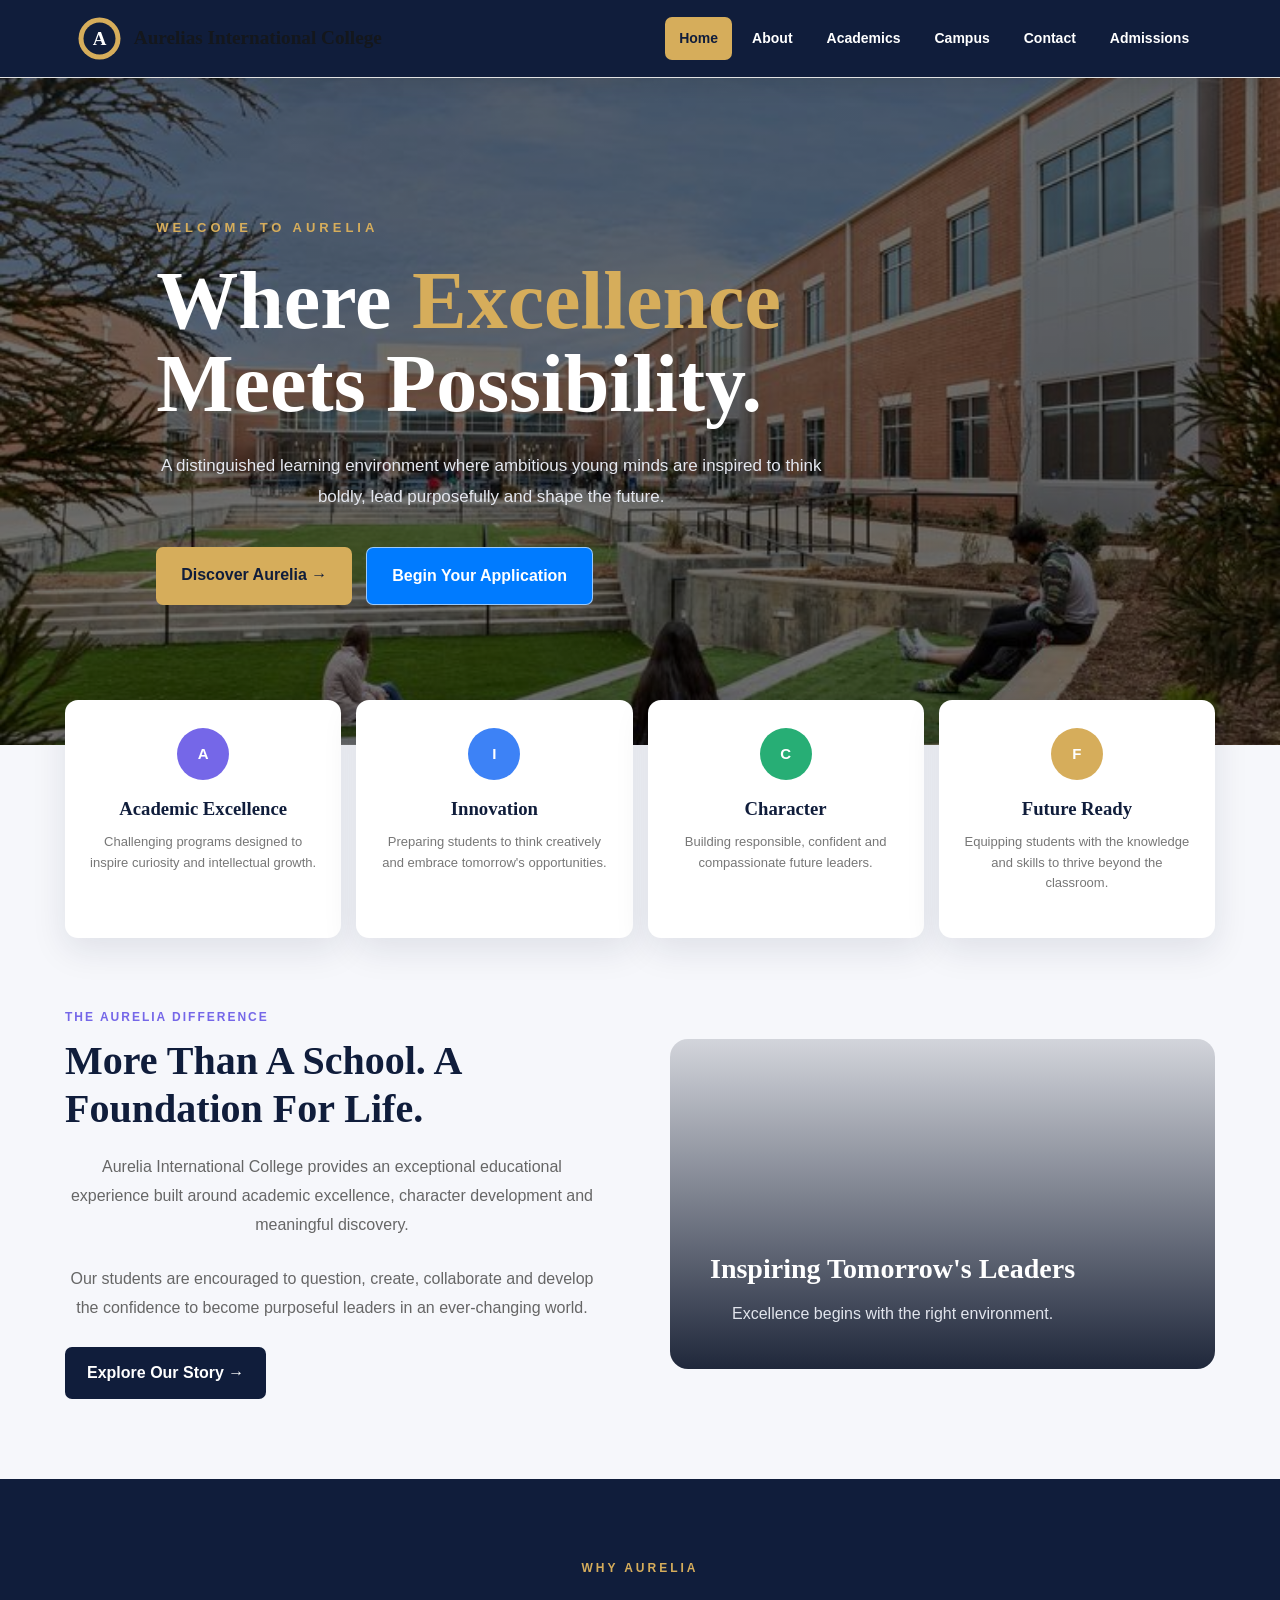
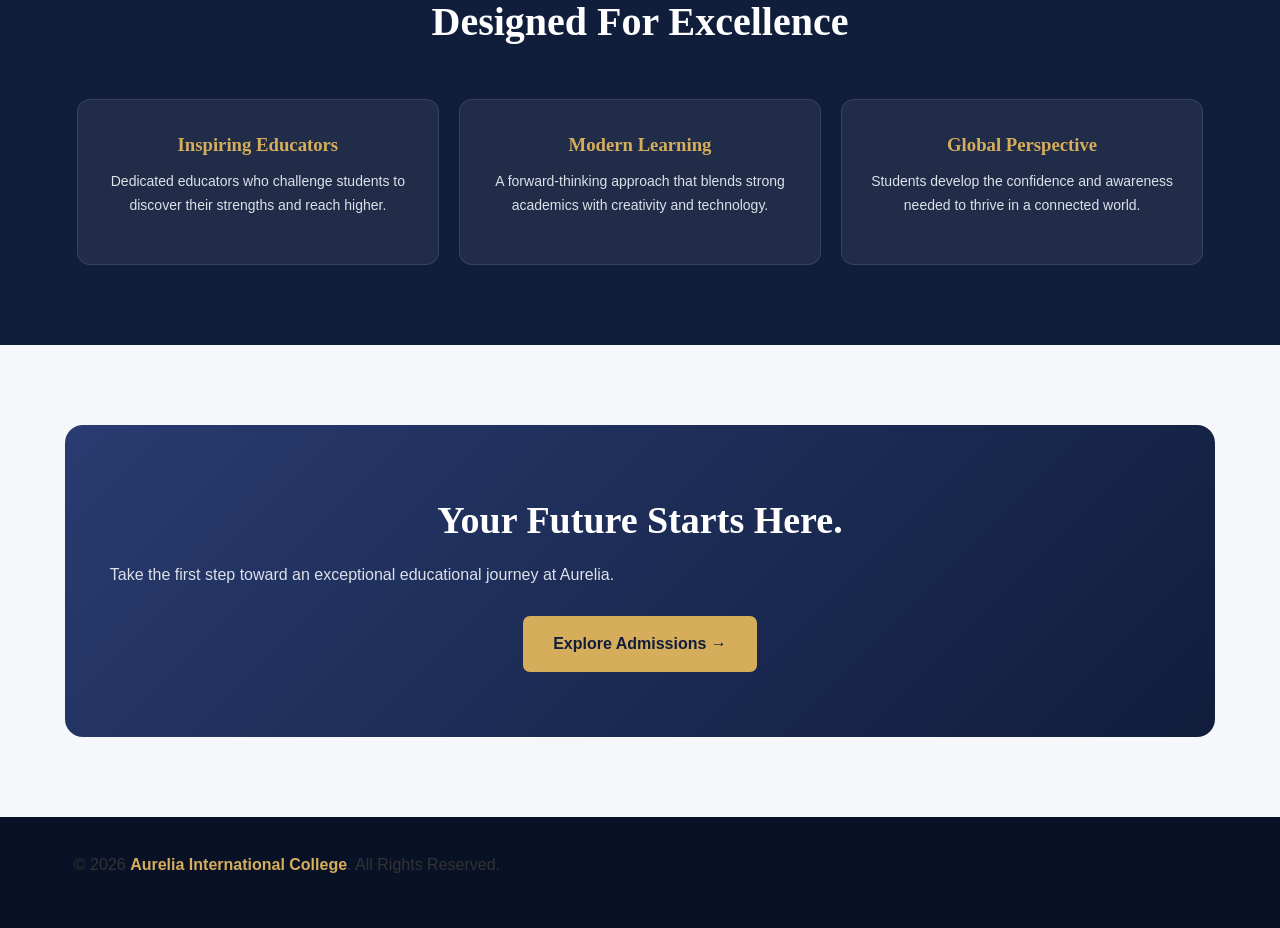
==== commit 2604cb22: "Update index.html" ====
--- a/index.html
+++ b/index.html
@@ -838,7 +838,7 @@
 
 
     <span class="logo-text">
-        Aurelia International College
+        Aurelias International College
     </span>
 
 </div>
@@ -1121,4 +1121,4 @@
     All Rights Reserved.
 </p>
 
-</footer></body></html>+</footer></body></html>
